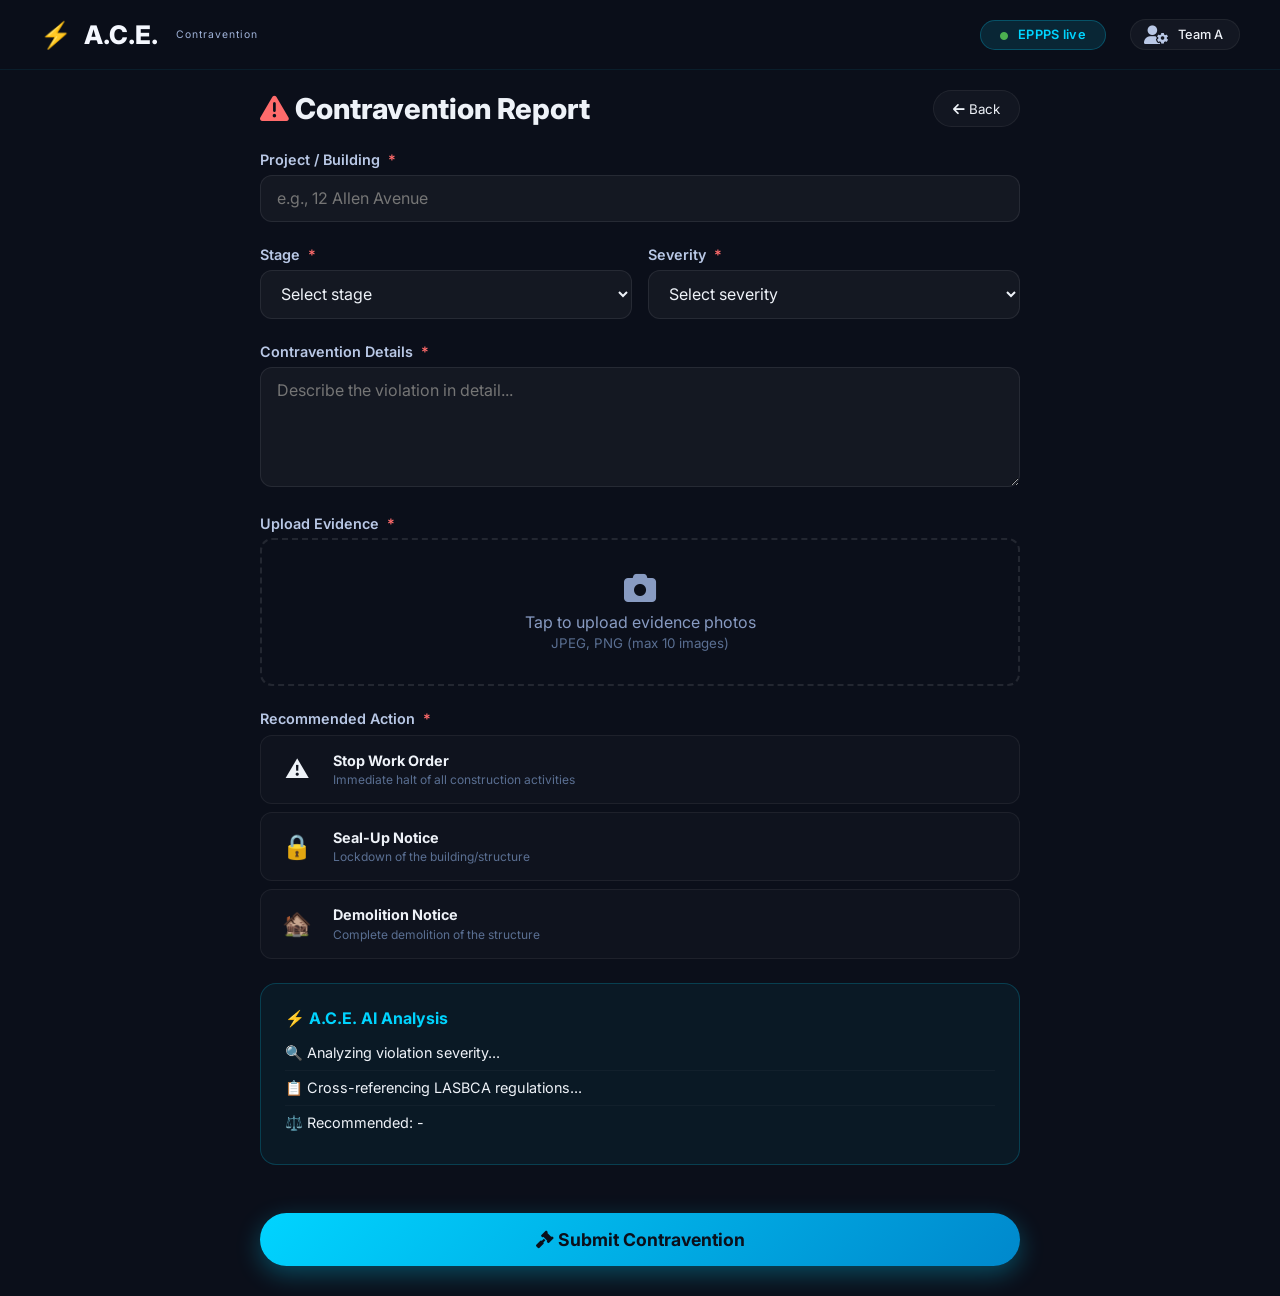
==== pages/contravention.html @ 4983f80b "Add contravention report HTML page" ====
<!DOCTYPE html>
<html lang="en">
<head>
    <meta charset="UTF-8" />
    <meta name="viewport" content="width=device-width, initial-scale=1.0, maximum-scale=1.0, user-scalable=no" />
    <title>Contravention - A.C.E.</title>
    <link rel="stylesheet" href="../styles.css" />
    <link href="https://fonts.googleapis.com/css2?family=Inter:wght@300;400;600;700;800;900&display=swap" rel="stylesheet" />
    <link rel="stylesheet" href="https://cdnjs.cloudflare.com/ajax/libs/font-awesome/6.0.0-beta3/css/all.min.css" />
    <style>
        .action-card {
            background: rgba(255, 255, 255, 0.02);
            border: 1px solid rgba(255, 255, 255, 0.06);
            border-radius: 12px;
            padding: 1rem;
            margin: 0.5rem 0;
            cursor: pointer;
            transition: 0.2s;
            display: flex;
            align-items: center;
            gap: 1rem;
        }
        .action-card:hover {
            background: rgba(0, 212, 255, 0.05);
            border-color: rgba(0, 212, 255, 0.2);
        }
        .action-card.selected {
            border-color: #00d4ff;
            background: rgba(0, 212, 255, 0.08);
        }
        .action-card .icon {
            font-size: 1.5rem;
            width: 40px;
            text-align: center;
        }
        .action-card .info h4 {
            font-size: 0.9rem;
            margin-bottom: 0.2rem;
        }
        .action-card .info p {
            font-size: 0.75rem;
            color: #5a6f92;
        }
        .severity-tag {
            display: inline-block;
            padding: 0.2rem 0.8rem;
            border-radius: 20px;
            font-size: 0.7rem;
            font-weight: 600;
        }
        .severity-critical {
            background: rgba(255, 70, 70, 0.15);
            color: #ff6b6b;
        }
        .severity-high {
            background: rgba(255, 193, 7, 0.15);
            color: #ffc107;
        }
        .severity-medium {
            background: rgba(255, 152, 0, 0.15);
            color: #ff9800;
        }
        .severity-low {
            background: rgba(76, 175, 80, 0.15);
            color: #4caf50;
        }
        .notice-preview {
            background: rgba(255, 255, 255, 0.02);
            border: 1px solid rgba(255, 255, 255, 0.06);
            border-radius: 12px;
            padding: 1.5rem;
            margin-top: 1rem;
        }
        .notice-preview .header {
            border-bottom: 2px solid rgba(255, 255, 255, 0.05);
            padding-bottom: 0.5rem;
            margin-bottom: 0.8rem;
            display: flex;
            justify-content: space-between;
            align-items: center;
        }
        .notice-preview .header h3 {
            font-size: 1rem;
            color: #ff6b6b;
        }
        .notice-preview .body {
            font-size: 0.85rem;
            line-height: 1.6;
            color: #b9c8e6;
        }
        .notice-preview .footer {
            border-top: 1px solid rgba(255, 255, 255, 0.05);
            padding-top: 0.8rem;
            margin-top: 0.8rem;
            font-size: 0.75rem;
            color: #5a6f92;
        }
    </style>
</head>
<body>
    <!-- Top Navigation -->
    <div class="top-bar" style="position:fixed;top:0;left:0;right:0;z-index:50;">
        <div class="logo">
            <span style="font-size:1.6rem;">⚡</span>
            A.C.E.
            <small>Contravention</small>
        </div>
        <div class="top-actions">
            <span class="badge"><i class="fas fa-circle" style="color:#4caf50;font-size:0.5rem;"></i> EPPPS live</span>
            <div class="user">
                <i class="fas fa-user-cog"></i>
                <span style="font-size:0.8rem;font-weight:500;">Team A</span>
            </div>
        </div>
    </div>

    <!-- Main Content -->
    <div style="padding:90px 20px 30px;max-width:800px;margin:0 auto;">
        <div style="display:flex;justify-content:space-between;align-items:center;margin-bottom:1.5rem;flex-wrap:wrap;gap:1rem;">
            <h1 style="font-size:1.8rem;font-weight:800;"><i class="fas fa-exclamation-triangle" style="color:#ff6b6b;"></i> Contravention Report</h1>
            <button onclick="window.location.href='dashboard.html'" style="background:rgba(255,255,255,0.03);border:1px solid rgba(255,255,255,0.06);padding:0.6rem 1.2rem;border-radius:40px;color:#eef2f8;cursor:pointer;font-family:'Inter',sans-serif;">
                <i class="fas fa-arrow-left"></i> Back
            </button>
        </div>

        <form id="contraventionForm">
            <div class="form-group">
                <label>Project / Building <span class="required">*</span></label>
                <input type="text" id="contraProject" placeholder="e.g., 12 Allen Avenue" required />
            </div>
            <div class="form-row">
                <div class="form-group">
                    <label>Stage <span class="required">*</span></label>
                    <select id="contraStage" required>
                        <option value="">Select stage</option>
                        <option>Ground Floor</option>
                        <option>1st Floor</option>
                        <option>2nd Floor</option>
                        <option>3rd Floor</option>
                        <option>Roof</option>
                    </select>
                </div>
                <div class="form-group">
                    <label>Severity <span class="required">*</span></label>
                    <select id="contraSeverity" required onchange="updateSeverity()">
                        <option value="">Select severity</option>
                        <option value="critical">Critical</option>
                        <option value="high">High</option>
                        <option value="medium">Medium</option>
                        <option value="low">Low</option>
                    </select>
                </div>
            </div>
            <div class="form-group">
                <label>Contravention Details <span class="required">*</span></label>
                <textarea id="contraDetails" placeholder="Describe the violation in detail..." required></textarea>
            </div>
            <div class="form-group">
                <label>Upload Evidence <span class="required">*</span></label>
                <div class="file-upload" onclick="document.getElementById('contraPhotoInput').click()">
                    <i class="fas fa-camera"></i>
                    Tap to upload evidence photos<br />
                    <small style="color:#5a6f92;">JPEG, PNG (max 10 images)</small>
                    <input type="file" id="contraPhotoInput" multiple accept="image/*" style="display:none;" onchange="handleContraPhotos(event)" />
                </div>
                <div class="photo-preview" id="contraPhotoPreview"></div>
            </div>

            <div class="form-group">
                <label>Recommended Action <span class="required">*</span></label>
                <div id="actionOptions">
                    <div class="action-card" data-action="stop-work" onclick="selectAction(this)">
                        <div class="icon">⚠️</div>
                        <div class="info">
                            <h4>Stop Work Order</h4>
                            <p>Immediate halt of all construction activities</p>
                        </div>
                    </div>
                    <div class="action-card" data-action="seal-up" onclick="selectAction(this)">
                        <div class="icon">🔒</div>
                        <div class="info">
                            <h4>Seal-Up Notice</h4>
                            <p>Lockdown of the building/structure</p>
                        </div>
                    </div>
                    <div class="action-card" data-action="demolition" onclick="selectAction(this)">
                        <div class="icon">🏚️</div>
                        <div class="info">
                            <h4>Demolition Notice</h4>
                            <p>Complete demolition of the structure</p>
                        </div>
                    </div>
                </div>
            </div>

            <div class="ai-response" style="margin-top:1.5rem;">
                <h4>⚡ A.C.E. AI Analysis</h4>
                <div class="observation" id="aiContra1">🔍 Analyzing violation severity...</div>
                <div class="observation" id="aiContra2">📋 Cross-referencing LASBCA regulations...</div>
                <div class="observation" id="aiContra3">⚖️ Recommended: <span id="aiRecommendation">-</span></div>
            </div>

            <!-- Notice Preview -->
            <div class="notice-preview" id="noticePreview" style="display:none;">
                <div class="header">
                    <h3 id="noticeTitle">NOTICE</h3>
                    <span id="noticeDate" style="font-size:0.8rem;color:#5a6f92;"></span>
                </div>
                <div class="body" id="noticeBody">
                    <p><strong>To:</strong> <span id="noticeTo">-</span></p>
                    <p><strong>Subject:</strong> <span id="noticeSubject">-</span></p>
                    <p style="margin-top:0.8rem;" id="noticeDetails">-</p>
                    <p style="margin-top:0.8rem;" id="noticeAction">-</p>
                </div>
                <div class="footer">
                    <p>LASBCA · Oba Akinjobi Way, Ikeja · <span id="noticeFooterDate"></span></p>
                    <p style="font-size:0.65rem;color:#5a6f92;">This notice is generated by A.C.E. Automated Compliance Engine</p>
                </div>
            </div>

            <button type="submit" class="submit-btn" style="margin-top:1.5rem;">
                <i class="fas fa-gavel"></i> Submit Contravention
            </button>
        </form>
    </div>

    <!-- Toast -->
    <div id="toast" class="toast"></div>

    <script>
        let contraPhotos = [];
        let selectedAction = null;

        // Handle photos
        function handleContraPhotos(event) {
            const files = event.target.files;
            for (let file of files) {
                if (contraPhotos.length >= 10) break;
                const reader = new FileReader();
                reader.onload = function(e) {
                    contraPhotos.push(e.target.result);
                    renderContraPhotos();
                };
                reader.readAsDataURL(file);
            }
            event.target.value = '';
        }

        function renderContraPhotos() {
            const container = document.getElementById('contraPhotoPreview');
            container.innerHTML = contraPhotos.map((src, index) => `
                <div style="position:relative;display:inline-block;">
                    <img src="${src}" alt="Upload ${index+1}" style="width:80px;height:80px;object-fit:cover;border-radius:8px;border:1px solid rgba(255,255,255,0.1);" />
                    <button onclick="removeContraPhoto(${index})" style="position:absolute;top:-8px;right:-8px;background:rgba(255,70,70,0.9);border:none;color:white;border-radius:50%;width:22px;height:22px;cursor:pointer;font-size:12px;display:flex;align-items:center;justify-content:center;">
                        ✕
                    </button>
                </div>
            `).join('');
        }

        function removeContraPhoto(index) {
            contraPhotos.splice(index, 1);
            renderContraPhotos();
        }

        // Select action
        function selectAction(el) {
            document.querySelectorAll('.action-card').forEach(c => c.classList.remove('selected'));
            el.classList.add('selected');
            selectedAction = el.dataset.action;
            updateNotice();
        }

        // Update severity
        function updateSeverity() {
            const severity = document.getElementById('contraSeverity').value;
            const el = document.getElementById('contraSeverity');
            el.className = '';
            if (severity) {
                el.classList.add('severity-' + severity);
            }
            updateNotice();
        }

        // Update AI recommendations
        function updateAI() {
            const details = document.getElementById('contraDetails').value;
            const severity = document.getElementById('contraSeverity').value;

            document.getElementById('aiContra1').textContent = severity ?
                `🔍 Severity: ${severity.toUpperCase()} - ${severity === 'critical' ? 'Immediate action required' : severity === 'high' ? 'Urgent action required' : 'Monitor and address'}` :
                '🔍 Analyzing violation severity...';

            document.getElementById('aiContra2').textContent = details ?
                `📋 Violation identified: ${details.substring(0, 50)}${details.length > 50 ? '...' : ''}` :
                '📋 Awaiting violation details...';

            // Recommend action based on severity
            let recommendation = '-';
            if (severity === 'critical') recommendation = '🚨 Demolition Notice';
            else if (severity === 'high') recommendation = '⚠️ Stop Work Order';
            else if (severity === 'medium') recommendation = '🔒 Seal-Up Notice';
            else if (severity === 'low') recommendation = 'ℹ️ Warning Notice';
            document.getElementById('aiRecommendation').textContent = recommendation;

            // Auto-select action based on severity
            if (severity === 'critical') {
                document.querySelectorAll('.action-card').forEach(c => c.classList.remove('selected'));
                document.querySelector('[data-action="demolition"]').classList.add('selected');
                selectedAction = 'demolition';
            } else if (severity === 'high') {
                document.querySelectorAll('.action-card').forEach(c => c.classList.remove('selected'));
                document.querySelector('[data-action="stop-work"]').classList.add('selected');
                selectedAction = 'stop-work';
            } else if (severity === 'medium') {
                document.querySelectorAll('.action-card').forEach(c => c.classList.remove('selected'));
                document.querySelector('[data-action="seal-up"]').classList.add('selected');
                selectedAction = 'seal-up';
            }
            updateNotice();
        }

        // Update notice preview
        function updateNotice() {
            const project = document.getElementById('contraProject').value || '[Project Name]';
            const stage = document.getElementById('contraStage').value || '[Stage]';
            const details = document.getElementById('contraDetails').value || '[Details pending]';
            const severity = document.getElementById('contraSeverity').value || 'Unassigned';
            const now = new Date();
            const dateStr = now.toLocaleDateString('en-NG', { year: 'numeric', month: 'long', day: 'numeric' });

            const actionMap = {
                'stop-work': { title: 'STOP WORK ORDER', subject: 'Immediate Cessation of Construction Activities', action: 'All construction activities on the above-referenced project are hereby ordered to STOP IMMEDIATELY until further notice.' },
                'seal-up': { title: 'SEAL-UP NOTICE', subject: 'Lockdown of Structure', action: 'The above-referenced building/structure is hereby ordered to be SEALED UP immediately. Access is prohibited until further notice.' },
                'demolition': { title: 'DEMOLITION NOTICE', subject: 'Order for Complete Demolition', action: 'The above-referenced structure has been deemed structurally unsafe. You are hereby ordered to DEMOLISH the building within 7 days of this notice.' }
            };

            const actionData = actionMap[selectedAction] || { title: 'NOTICE', subject: 'Compliance Notice', action: 'Please comply with LASBCA regulations.' };

            document.getElementById('noticeTitle').textContent = actionData.title;
            document.getElementById('noticeDate').textContent = dateStr;
            document.getElementById('noticeTo').textContent = `Owner/Developer of ${project}`;
            document.getElementById('noticeSubject').textContent = `${actionData.subject} - ${stage}`;
            document.getElementById('noticeDetails').textContent = `Violation: ${details}`;
            document.getElementById('noticeAction').textContent = `Action Required: ${actionData.action}`;
            document.getElementById('noticeFooterDate').textContent = dateStr;

            document.getElementById('noticePreview').style.display = 'block';
        }

        // Form submission
        document.getElementById('contraventionForm').addEventListener('submit', function(e) {
            e.preventDefault();

            // Validate
            if (!document.getElementById('contraProject').value.trim() ||
                !document.getElementById('contraStage').value ||
                !document.getElementById('contraSeverity').value ||
                !document.getElementById('contraDetails').value.trim()) {
                showToast('⚠️ Please fill in all required fields');
                return;
            }

            if (contraPhotos.length === 0) {
                showToast('⚠️ Please upload evidence photos');
                return;
            }

            if (!selectedAction) {
                showToast('⚠️ Please select a recommended action');
                return;
            }

            showToast('⏳ Submitting contravention report...');

            setTimeout(() => {
                showToast('✅ Contravention submitted! Notices generated and saved.');
                // Reset form
                this.reset();
                document.getElementById('contraPhotoPreview').innerHTML = '';
                contraPhotos = [];
                document.querySelectorAll('.action-card').forEach(c => c.classList.remove('selected'));
                selectedAction = null;
                document.getElementById('noticePreview').style.display = 'none';
                document.getElementById('aiContra1').textContent = '🔍 Analyzing violation severity...';
                document.getElementById('aiContra2').textContent = '📋 Cross-referencing LASBCA regulations...';
                document.getElementById('aiRecommendation').textContent = '-';
                window.scrollTo({ top: 0, behavior: 'smooth' });
            }, 2000);
        });

        // Auto-update AI on input
        document.getElementById('contraDetails').addEventListener('input', updateAI);
        document.getElementById('contraProject').addEventListener('input', updateNotice);
        document.getElementById('contraStage').addEventListener('change', updateNotice);

        // Toast function
        function showToast(message) {
            const toast = document.getElementById('toast');
            toast.textContent = message;
            toast.classList.add('show');
            clearTimeout(toast._timeout);
            toast._timeout = setTimeout(() => {
                toast.classList.remove('show');
            }, 3000);
        }

        window.showToast = showToast;
    </script>
</body>
                              </html>
---- styles.css ----
/* ========== RESET & BASE ========== */
* {
    margin: 0;
    padding: 0;
    box-sizing: border-box;
}

body {
    font-family: 'Inter', sans-serif;
    background: #0b0f1a;
    color: #eef2f8;
    overflow: hidden;
    height: 100vh;
    width: 100vw;
}

#canvas-container {
    position: fixed;
    top: 0;
    left: 0;
    width: 100%;
    height: 100%;
    z-index: 1;
}

/* ========== SPLASH OVERLAY ========== */
#splash-overlay {
    position: fixed;
    inset: 0;
    z-index: 1000;
    background: rgba(6, 12, 26, 0.85);
    backdrop-filter: blur(12px);
    display: flex;
    align-items: center;
    justify-content: center;
    transition: opacity 0.8s ease, visibility 0.8s ease;
    opacity: 1;
    visibility: visible;
    pointer-events: all;
}

#splash-overlay.hidden {
    opacity: 0;
    visibility: hidden;
    pointer-events: none;
}

.splash-card {
    background: linear-gradient(145deg, #141d2b, #1b2838);
    border: 1px solid rgba(0, 212, 255, 0.25);
    border-radius: 48px;
    padding: 3rem 4rem;
    max-width: 620px;
    width: 90%;
    text-align: center;
    box-shadow: 0 40px 80px rgba(0, 0, 0, 0.8), 0 0 0 1px rgba(0, 212, 255, 0.1);
    animation: splashPulse 2.5s ease-in-out infinite;
    position: relative;
    overflow: hidden;
}

.splash-card::before {
    content: '';
    position: absolute;
    inset: -2px;
    background: conic-gradient(from 0deg, #00d4ff, #0088cc, #00d4ff, #0088cc, #00d4ff);
    border-radius: 48px;
    z-index: -1;
    animation: rotateBorder 8s linear infinite;
    opacity: 0.3;
}

@keyframes rotateBorder {
    100% {
        transform: rotate(360deg);
    }
}

@keyframes splashPulse {
    0%,
    100% {
        transform: scale(1);
    }
    50% {
        transform: scale(1.01);
    }
}

.splash-icon {
    font-size: 4.2rem;
    color: #00d4ff;
    margin-bottom: 0.5rem;
    filter: drop-shadow(0 0 30px rgba(0, 212, 255, 0.3));
}

.splash-card h1 {
    font-size: 3.2rem;
    font-weight: 900;
    letter-spacing: 4px;
    background: linear-gradient(to right, #00d4ff, #66e0ff, #00d4ff);
    -webkit-background-clip: text;
    -webkit-text-fill-color: transparent;
    background-clip: text;
    margin-bottom: 0.1rem;
}

.splash-card .sub {
    font-weight: 600;
    font-size: 0.9rem;
    letter-spacing: 3px;
    color: #b9c8e6;
    margin-bottom: 0.5rem;
    text-transform: uppercase;
}

.splash-stats {
    display: flex;
    justify-content: center;
    gap: 2.5rem;
    margin: 1.5rem 0;
    flex-wrap: wrap;
}

.splash-stats div {
    text-align: center;
}

.splash-stats .num {
    font-size: 2rem;
    font-weight: 800;
    color: #00d4ff;
    display: block;
}

.splash-stats .label {
    font-size: 0.7rem;
    text-transform: uppercase;
    letter-spacing: 1px;
    color: #8e9fc4;
}

.splash-info {
    font-size: 0.8rem;
    color: #9eb0d4;
    margin-bottom: 1.2rem;
    line-height: 1.8;
}

.splash-btn {
    background: linear-gradient(135deg, #00d4ff, #0088cc);
    border: none;
    padding: 1rem 2.8rem;
    border-radius: 60px;
    font-weight: 700;
    font-size: 1.2rem;
    color: #0b0f1a;
    cursor: pointer;
    transition: 0.25s ease;
    box-shadow: 0 8px 24px rgba(0, 212, 255, 0.3);
    margin-top: 0.5rem;
    letter-spacing: 0.5px;
}

.splash-btn:hover {
    transform: scale(1.04);
    box-shadow: 0 12px 32px rgba(0, 212, 255, 0.5);
}

.splash-btn i {
    margin-right: 10px;
}

.splash-footer {
    margin-top: 0.8rem;
    font-size: 0.6rem;
    color: #5a6f92;
    letter-spacing: 0.5px;
}

/* ========== MAIN UI OVERLAY ========== */
#main-ui {
    position: relative;
    z-index: 10;
    width: 100%;
    height: 100vh;
    pointer-events: none;
}

.top-bar {
    display: flex;
    justify-content: space-between;
    align-items: center;
    padding: 1.2rem 2.5rem;
    background: rgba(11, 15, 26, 0.55);
    backdrop-filter: blur(8px);
    border-bottom: 1px solid rgba(0, 212, 255, 0.08);
    pointer-events: auto;
}

.logo {
    display: flex;
    align-items: center;
    gap: 12px;
    font-weight: 800;
    font-size: 1.6rem;
    color: #f5f8ff;
}

.logo span {
    color: #00d4ff;
}

.logo small {
    font-weight: 400;
    font-size: 0.65rem;
    color: #a0b3d9;
    letter-spacing: 1px;
    margin-left: 6px;
}

.top-actions {
    display: flex;
    gap: 1.5rem;
    align-items: center;
}

.top-actions .badge {
    background: rgba(0, 212, 255, 0.12);
    border: 1px solid rgba(0, 212, 255, 0.25);
    padding: 0.4rem 1.2rem;
    border-radius: 40px;
    font-size: 0.8rem;
    font-weight: 600;
    color: #00d4ff;
    letter-spacing: 0.3px;
}

.top-actions .badge i {
    margin-right: 6px;
}

.top-actions .user {
    display: flex;
    align-items: center;
    gap: 10px;
    background: rgba(255, 255, 255, 0.04);
    padding: 0.3rem 1rem 0.3rem 0.8rem;
    border-radius: 40px;
    border: 1px solid rgba(255, 255, 255, 0.06);
}

.top-actions .user i {
    font-size: 1.2rem;
    color: #b9c8e6;
}

/* ========== LIVE STATS ========== */
.live-stats {
    position: fixed;
    bottom: 2rem;
    right: 2rem;
    background: rgba(12, 20, 34, 0.75);
    backdrop-filter: blur(12px);
    border: 1px solid rgba(0, 212, 255, 0.15);
    border-radius: 24px;
    padding: 1.2rem 1.8rem;
    pointer-events: auto;
    min-width: 190px;
    box-shadow: 0 16px 48px rgba(0, 0, 0, 0.6);
}

.live-stats .stat-item {
    display: flex;
    justify-content: space-between;
    padding: 0.3rem 0;
    border-bottom: 1px solid rgba(255, 255, 255, 0.03);
    font-size: 0.8rem;
}

.live-stats .stat-item:last-child {
    border-bottom: none;
}

.live-stats .stat-item .val {
    font-weight: 700;
    color: #00d4ff;
}

.live-stats .stat-title {
    font-size: 0.6rem;
    text-transform: uppercase;
    letter-spacing: 1px;
    color: #889bc2;
}

/* ========== CTA PANEL ========== */
.cta-panel {
    position: fixed;
    bottom: 2rem;
    left: 2rem;
    pointer-events: auto;
    display: flex;
    flex-direction: column;
    gap: 0.8rem;
}

.cta-panel button {
    background: rgba(20, 30, 48, 0.7);
    backdrop-filter: blur(8px);
    border: 1px solid rgba(255, 255, 255, 0.08);
    padding: 0.7rem 1.8rem;
    border-radius: 40px;
    color: #eef2f8;
    font-weight: 600;
    font-size: 0.9rem;
    cursor: pointer;
    transition: 0.2s ease;
    display: flex;
    align-items: center;
    gap: 10px;
    box-shadow: 0 4px 16px rgba(0, 0, 0, 0.3);
    font-family: 'Inter', sans-serif;
}

.cta-panel button:hover {
    background: rgba(0, 212, 255, 0.12);
    border-color: #00d4ff;
    transform: translateX(4px);
}

.cta-panel button i {
    color: #00d4ff;
}

/* ========== MOBILE RESPONSIVE ========== */
@media (max-width: 700px) {
    .splash-card {
        padding: 2rem 1.5rem;
    }
    .splash-card h1 {
        font-size: 2.4rem;
    }
    .splash-stats {
        gap: 1rem;
    }
    .top-bar {
        padding: 0.8rem 1.2rem;
        flex-wrap: wrap;
        gap: 0.5rem;
    }
    .logo {
        font-size: 1.2rem;
    }
    .logo small {
        font-size: 0.5rem;
    }
    .top-actions .badge {
        display: none;
    }
    .live-stats {
        bottom: 1rem;
        right: 1rem;
        padding: 0.8rem 1.2rem;
        min-width: 140px;
    }
    .cta-panel {
        left: 1rem;
        bottom: 5.5rem;
    }
    .cta-panel button {
        padding: 0.5rem 1.2rem;
        font-size: 0.75rem;
    }
}

/* ========== PAGE CONTAINER ========== */
.page-container {
    position: fixed;
    top: 0;
    left: 0;
    width: 100%;
    height: 100%;
    z-index: 100;
    background: rgba(11, 15, 26, 0.95);
    backdrop-filter: blur(16px);
    overflow-y: auto;
    padding: 80px 20px 100px;
    display: none;
    animation: fadeIn 0.3s ease;
}

.page-container.active {
    display: block;
}

@keyframes fadeIn {
    from {
        opacity: 0;
        transform: translateY(20px);
    }
    to {
        opacity: 1;
        transform: translateY(0);
    }
}

.page-container .page-header {
    display: flex;
    justify-content: space-between;
    align-items: center;
    margin-bottom: 2rem;
    max-width: 800px;
    margin-left: auto;
    margin-right: auto;
}

.page-container .page-header h2 {
    font-size: 1.8rem;
    font-weight: 800;
}

.page-container .page-header h2 i {
    color: #00d4ff;
    margin-right: 10px;
}

.page-container .page-header .close-btn {
    background: rgba(255, 255, 255, 0.05);
    border: 1px solid rgba(255, 255, 255, 0.1);
    color: #eef2f8;
    padding: 0.6rem 1.2rem;
    border-radius: 40px;
    cursor: pointer;
    font-size: 0.9rem;
    font-family: 'Inter', sans-serif;
    transition: 0.2s;
}

.page-container .page-header .close-btn:hover {
    background: rgba(255, 70, 70, 0.15);
    border-color: #ff6b6b;
}

.page-content {
    max-width: 800px;
    margin: 0 auto;
}

/* ========== FORM STYLES ========== */
.form-group {
    margin-bottom: 1.5rem;
}

.form-group label {
    display: block;
    font-weight: 600;
    font-size: 0.9rem;
    margin-bottom: 0.4rem;
    color: #b9c8e6;
}

.form-group label .required {
    color: #ff6b6b;
    margin-left: 4px;
}

.form-group input,
.form-group select,
.form-group textarea {
    width: 100%;
    padding: 0.8rem 1rem;
    background: rgba(255, 255, 255, 0.04);
    border: 1px solid rgba(255, 255, 255, 0.08);
    border-radius: 12px;
    color: #eef2f8;
    font-size: 1rem;
    font-family: 'Inter', sans-serif;
    transition: 0.2s;
}

.form-group input:focus,
.form-group select:focus,
.form-group textarea:focus {
    outline: none;
    border-color: #00d4ff;
    background: rgba(0, 212, 255, 0.05);
}

.form-group textarea {
    min-height: 120px;
    resize: vertical;
}

.form-group .file-upload {
    border: 2px dashed rgba(255, 255, 255, 0.1);
    border-radius: 12px;
    padding: 2rem;
    text-align: center;
    cursor: pointer;
    transition: 0.2s;
    color: #889bc2;
}

.form-group .file-upload:hover {
    border-color: #00d4ff;
    background: rgba(0, 212, 255, 0.03);
}

.form-group .file-upload i {
    font-size: 2rem;
    display: block;
    margin-bottom: 0.5rem;
}

.form-row {
    display: grid;
    grid-template-columns: 1fr 1fr;
    gap: 1rem;
}

@media (max-width: 600px) {
    .form-row {
        grid-template-columns: 1fr;
    }
}

.submit-btn {
    background: linear-gradient(135deg, #00d4ff, #0088cc);
    border: none;
    padding: 1rem 2.8rem;
    border-radius: 60px;
    font-weight: 700;
    font-size: 1.1rem;
    color: #0b0f1a;
    cursor: pointer;
    transition: 0.25s ease;
    box-shadow: 0 8px 24px rgba(0, 212, 255, 0.3);
    font-family: 'Inter', sans-serif;
    width: 100%;
}

.submit-btn:hover {
    transform: scale(1.02);
    box-shadow: 0 12px 32px rgba(0, 212, 255, 0.5);
}

.submit-btn:disabled {
    opacity: 0.5;
    cursor: not-allowed;
    transform: none;
}

/* ========== AI RESPONSE CARD ========== */
.ai-response {
    background: rgba(0, 212, 255, 0.05);
    border: 1px solid rgba(0, 212, 255, 0.2);
    border-radius: 16px;
    padding: 1.5rem;
    margin: 1.5rem 0;
}

.ai-response h4 {
    color: #00d4ff;
    margin-bottom: 0.5rem;
}

.ai-response .observation {
    padding: 0.5rem 0;
    border-bottom: 1px solid rgba(255, 255, 255, 0.03);
    font-size: 0.9rem;
}

.ai-response .observation:last-child {
    border-bottom: none;
}

/* ========== TOAST NOTIFICATION ========== */
.toast {
    position: fixed;
    bottom: 100px;
    left: 50%;
    transform: translateX(-50%);
    background: rgba(11, 15, 26, 0.9);
    backdrop-filter: blur(12px);
    border: 1px solid rgba(0, 212, 255, 0.2);
    padding: 0.8rem 2rem;
    border-radius: 40px;
    color: #eef2f8;
    font-weight: 600;
    z-index: 2000;
    display: none;
    font-size: 0.9rem;
    box-shadow: 0 8px 32px rgba(0, 0, 0, 0.5);
}

.toast.show {
    display: block;
    animation: slideUp 0.3s ease;
}

@keyframes slideUp {
    from {
        opacity: 0;
        transform: translateX(-50%) translateY(20px);
    }
    to {
        opacity: 1;
        transform: translateX(-50%) translateY(0);
    }
}

/* ========== TOGGLE SWITCH ========== */
.toggle-group {
    display: flex;
    gap: 0.5rem;
    flex-wrap: wrap;
}

.toggle-group button {
    padding: 0.5rem 1.2rem;
    border-radius: 40px;
    border: 1px solid rgba(255, 255, 255, 0.1);
    background: transparent;
    color: #889bc2;
    cursor: pointer;
    font-size: 0.8rem;
    font-family: 'Inter', sans-serif;
    transition: 0.2s;
}

.toggle-group button.active {
    background: rgba(0, 212, 255, 0.15);
    border-color: #00d4ff;
    color: #00d4ff;
}

.toggle-group button:hover {
    border-color: #00d4ff;
    }
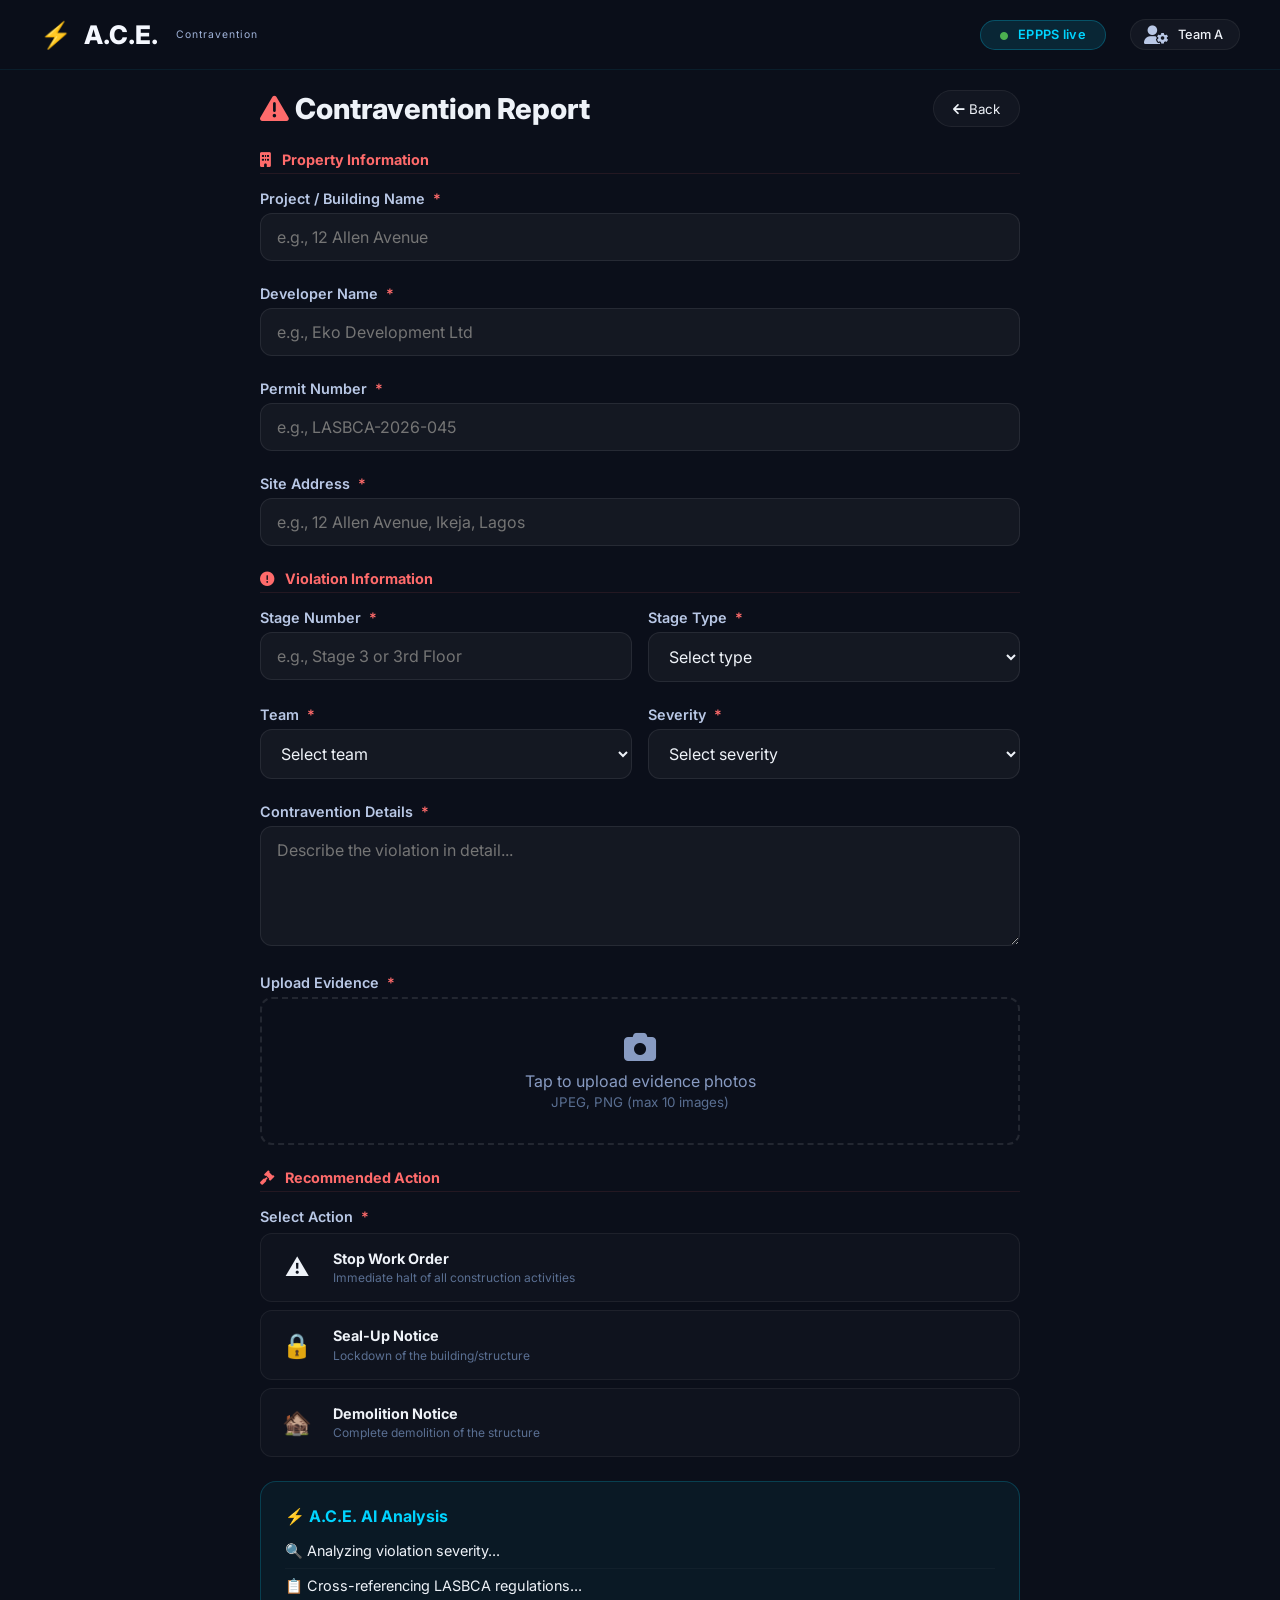
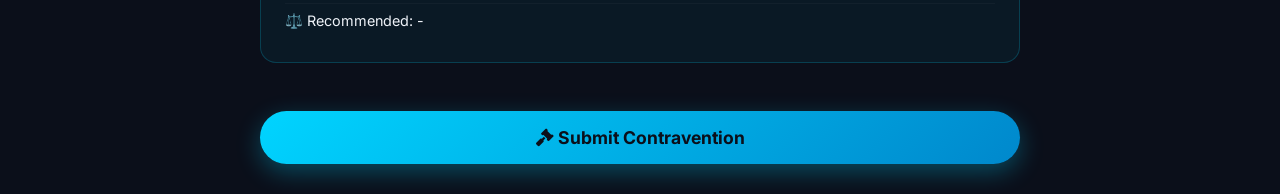
==== commit 14f074f3: "Revise contravention form structure and labels Updated form fields and labels for clarity and consis" ====
--- a/pages/contravention.html
+++ b/pages/contravention.html
@@ -95,6 +95,17 @@
             font-size: 0.75rem;
             color: #5a6f92;
         }
+        .form-section-title {
+            font-size: 0.9rem;
+            font-weight: 700;
+            color: #ff6b6b;
+            margin: 1.5rem 0 1rem;
+            padding-bottom: 0.3rem;
+            border-bottom: 1px solid rgba(255, 107, 107, 0.1);
+        }
+        .form-section-title i {
+            margin-right: 8px;
+        }
     </style>
 </head>
 <body>
@@ -124,20 +135,65 @@
         </div>
 
         <form id="contraventionForm">
-            <div class="form-group">
-                <label>Project / Building <span class="required">*</span></label>
+            <!-- Property Information -->
+            <div class="form-section-title"><i class="fas fa-building"></i> Property Information</div>
+            
+            <div class="form-group">
+                <label>Project / Building Name <span class="required">*</span></label>
                 <input type="text" id="contraProject" placeholder="e.g., 12 Allen Avenue" required />
             </div>
+            
+            <div class="form-group">
+                <label>Developer Name <span class="required">*</span></label>
+                <input type="text" id="contraDeveloper" placeholder="e.g., Eko Development Ltd" required />
+            </div>
+            
+            <div class="form-group">
+                <label>Permit Number <span class="required">*</span></label>
+                <input type="text" id="contraPermit" placeholder="e.g., LASBCA-2026-045" required />
+            </div>
+            
+            <div class="form-group">
+                <label>Site Address <span class="required">*</span></label>
+                <input type="text" id="contraAddress" placeholder="e.g., 12 Allen Avenue, Ikeja, Lagos" required />
+            </div>
+
+            <!-- Violation Information -->
+            <div class="form-section-title"><i class="fas fa-exclamation-circle"></i> Violation Information</div>
+            
             <div class="form-row">
                 <div class="form-group">
-                    <label>Stage <span class="required">*</span></label>
-                    <select id="contraStage" required>
-                        <option value="">Select stage</option>
+                    <label>Stage Number <span class="required">*</span></label>
+                    <input type="text" id="contraStageNumber" placeholder="e.g., Stage 3 or 3rd Floor" required />
+                </div>
+                <div class="form-group">
+                    <label>Stage Type <span class="required">*</span></label>
+                    <select id="contraStageType" required>
+                        <option value="">Select type</option>
                         <option>Ground Floor</option>
                         <option>1st Floor</option>
                         <option>2nd Floor</option>
                         <option>3rd Floor</option>
+                        <option>4th Floor</option>
+                        <option>5th Floor</option>
                         <option>Roof</option>
+                        <option>Foundation</option>
+                        <option>Structural Frame</option>
+                        <option>Finishing</option>
+                        <option>Other</option>
+                    </select>
+                </div>
+            </div>
+            
+            <div class="form-row">
+                <div class="form-group">
+                    <label>Team <span class="required">*</span></label>
+                    <select id="contraTeam" required>
+                        <option value="">Select team</option>
+                        <option>Team A</option>
+                        <option>Team B</option>
+                        <option>Team C</option>
+                        <option>Special Team</option>
                     </select>
                 </div>
                 <div class="form-group">
@@ -151,10 +207,12 @@
                     </select>
                 </div>
             </div>
+            
             <div class="form-group">
                 <label>Contravention Details <span class="required">*</span></label>
                 <textarea id="contraDetails" placeholder="Describe the violation in detail..." required></textarea>
             </div>
+            
             <div class="form-group">
                 <label>Upload Evidence <span class="required">*</span></label>
                 <div class="file-upload" onclick="document.getElementById('contraPhotoInput').click()">
@@ -166,8 +224,11 @@
                 <div class="photo-preview" id="contraPhotoPreview"></div>
             </div>
 
-            <div class="form-group">
-                <label>Recommended Action <span class="required">*</span></label>
+            <!-- Recommended Action -->
+            <div class="form-section-title"><i class="fas fa-gavel"></i> Recommended Action</div>
+            
+            <div class="form-group">
+                <label>Select Action <span class="required">*</span></label>
                 <div id="actionOptions">
                     <div class="action-card" data-action="stop-work" onclick="selectAction(this)">
                         <div class="icon">⚠️</div>
@@ -193,6 +254,7 @@
                 </div>
             </div>
 
+            <!-- AI Analysis -->
             <div class="ai-response" style="margin-top:1.5rem;">
                 <h4>⚡ A.C.E. AI Analysis</h4>
                 <div class="observation" id="aiContra1">🔍 Analyzing violation severity...</div>
@@ -208,6 +270,7 @@
                 </div>
                 <div class="body" id="noticeBody">
                     <p><strong>To:</strong> <span id="noticeTo">-</span></p>
+                    <p><strong>Permit No:</strong> <span id="noticePermit">-</span></p>
                     <p><strong>Subject:</strong> <span id="noticeSubject">-</span></p>
                     <p style="margin-top:0.8rem;" id="noticeDetails">-</p>
                     <p style="margin-top:0.8rem;" id="noticeAction">-</p>
@@ -280,6 +343,7 @@
                 el.classList.add('severity-' + severity);
             }
             updateNotice();
+            updateAI();
         }
 
         // Update AI recommendations
@@ -323,7 +387,11 @@
         // Update notice preview
         function updateNotice() {
             const project = document.getElementById('contraProject').value || '[Project Name]';
-            const stage = document.getElementById('contraStage').value || '[Stage]';
+            const developer = document.getElementById('contraDeveloper').value || '[Developer]';
+            const permit = document.getElementById('contraPermit').value || '[Permit #]';
+            const address = document.getElementById('contraAddress').value || '[Address]';
+            const stageNum = document.getElementById('contraStageNumber').value || '[Stage]';
+            const stageType = document.getElementById('contraStageType').value || '[Stage Type]';
             const details = document.getElementById('contraDetails').value || '[Details pending]';
             const severity = document.getElementById('contraSeverity').value || 'Unassigned';
             const now = new Date();
@@ -339,8 +407,9 @@
 
             document.getElementById('noticeTitle').textContent = actionData.title;
             document.getElementById('noticeDate').textContent = dateStr;
-            document.getElementById('noticeTo').textContent = `Owner/Developer of ${project}`;
-            document.getElementById('noticeSubject').textContent = `${actionData.subject} - ${stage}`;
+            document.getElementById('noticeTo').textContent = `${developer} (${project})`;
+            document.getElementById('noticePermit').textContent = permit;
+            document.getElementById('noticeSubject').textContent = `${actionData.subject} - ${stageNum} (${stageType})`;
             document.getElementById('noticeDetails').textContent = `Violation: ${details}`;
             document.getElementById('noticeAction').textContent = `Action Required: ${actionData.action}`;
             document.getElementById('noticeFooterDate').textContent = dateStr;
@@ -353,10 +422,19 @@
             e.preventDefault();
 
             // Validate
-            if (!document.getElementById('contraProject').value.trim() ||
-                !document.getElementById('contraStage').value ||
-                !document.getElementById('contraSeverity').value ||
-                !document.getElementById('contraDetails').value.trim()) {
+            const required = ['contraProject', 'contraDeveloper', 'contraPermit', 'contraAddress', 'contraStageNumber', 'contraStageType', 'contraTeam', 'contraSeverity', 'contraDetails'];
+            let valid = true;
+            required.forEach(id => {
+                const el = document.getElementById(id);
+                if (!el.value.trim()) {
+                    el.style.borderColor = '#ff6b6b';
+                    valid = false;
+                } else {
+                    el.style.borderColor = '';
+                }
+            });
+
+            if (!valid) {
                 showToast('⚠️ Please fill in all required fields');
                 return;
             }
@@ -374,7 +452,7 @@
             showToast('⏳ Submitting contravention report...');
 
             setTimeout(() => {
-                showToast('✅ Contravention submitted! Notices generated and saved.');
+                showToast('✅ Contravention submitted! Notices generated.');
                 // Reset form
                 this.reset();
                 document.getElementById('contraPhotoPreview').innerHTML = '';
@@ -392,7 +470,12 @@
         // Auto-update AI on input
         document.getElementById('contraDetails').addEventListener('input', updateAI);
         document.getElementById('contraProject').addEventListener('input', updateNotice);
-        document.getElementById('contraStage').addEventListener('change', updateNotice);
+        document.getElementById('contraDeveloper').addEventListener('input', updateNotice);
+        document.getElementById('contraPermit').addEventListener('input', updateNotice);
+        document.getElementById('contraAddress').addEventListener('input', updateNotice);
+        document.getElementById('contraStageNumber').addEventListener('input', updateNotice);
+        document.getElementById('contraStageType').addEventListener('change', updateNotice);
+        document.getElementById('contraTeam').addEventListener('change', updateNotice);
 
         // Toast function
         function showToast(message) {
@@ -408,4 +491,4 @@
         window.showToast = showToast;
     </script>
 </body>
-                              </html>
+    </html>
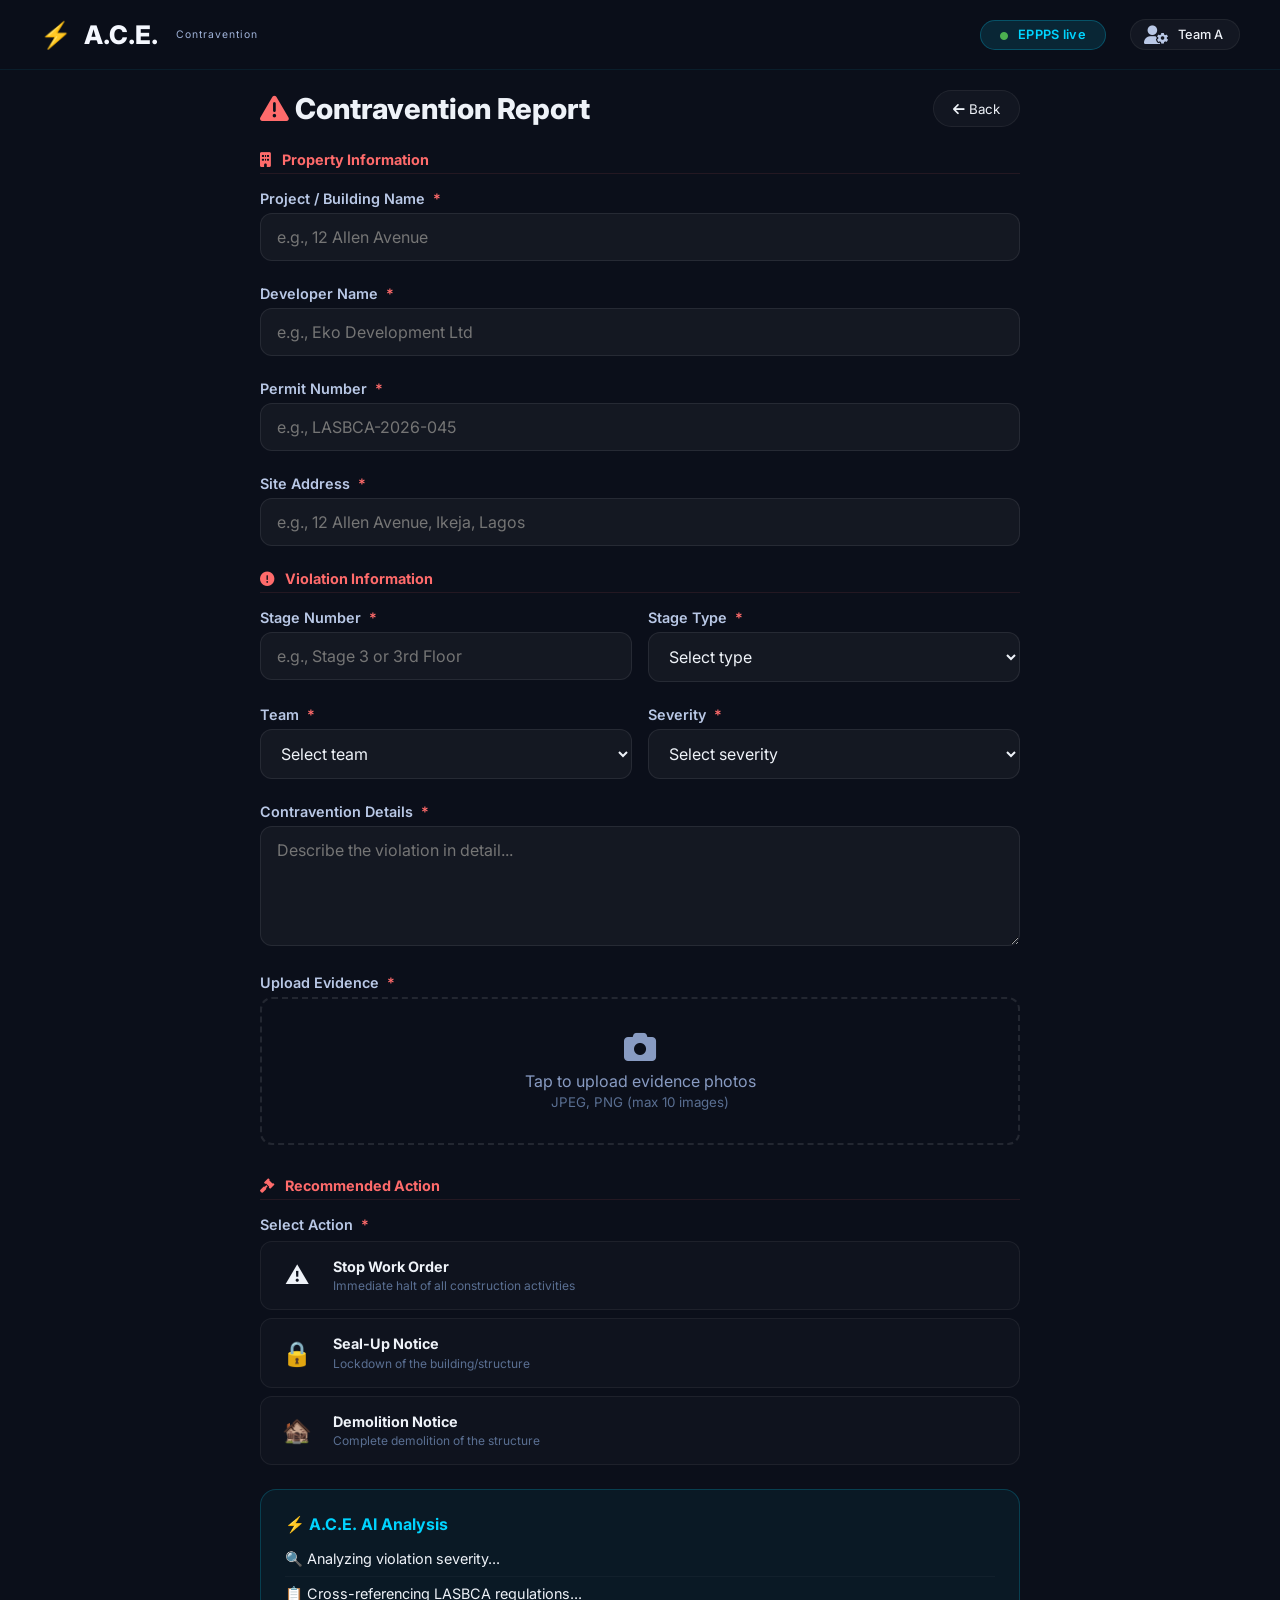
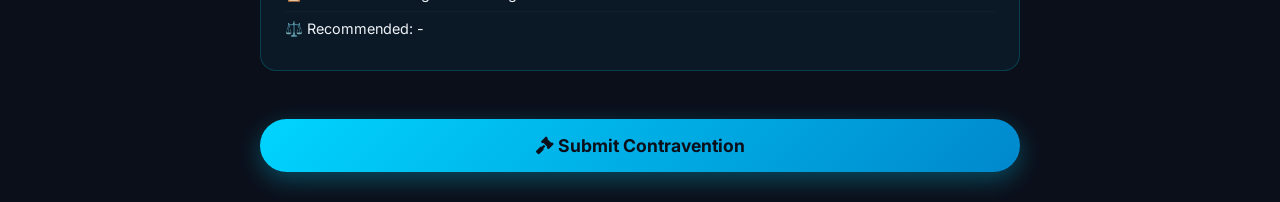
==== commit 3d0f84d5: "Enhance contravention form with photo preview and PDF generation Add photo preview section and updat" ====
--- a/pages/contravention.html
+++ b/pages/contravention.html
@@ -105,6 +105,19 @@
         }
         .form-section-title i {
             margin-right: 8px;
+        }
+        .photo-preview {
+            display: flex;
+            flex-wrap: wrap;
+            gap: 0.5rem;
+            margin-top: 0.5rem;
+        }
+        .photo-preview img {
+            width: 80px;
+            height: 80px;
+            object-fit: cover;
+            border-radius: 8px;
+            border: 1px solid rgba(255, 255, 255, 0.1);
         }
     </style>
 </head>
@@ -290,6 +303,9 @@
     <!-- Toast -->
     <div id="toast" class="toast"></div>
 
+    <!-- ===== PDF GENERATOR ===== -->
+    <script src="../pdf-generator.js"></script>
+
     <script>
         let contraPhotos = [];
         let selectedAction = null;
@@ -359,7 +375,6 @@
                 `📋 Violation identified: ${details.substring(0, 50)}${details.length > 50 ? '...' : ''}` :
                 '📋 Awaiting violation details...';
 
-            // Recommend action based on severity
             let recommendation = '-';
             if (severity === 'critical') recommendation = '🚨 Demolition Notice';
             else if (severity === 'high') recommendation = '⚠️ Stop Work Order';
@@ -367,7 +382,6 @@
             else if (severity === 'low') recommendation = 'ℹ️ Warning Notice';
             document.getElementById('aiRecommendation').textContent = recommendation;
 
-            // Auto-select action based on severity
             if (severity === 'critical') {
                 document.querySelectorAll('.action-card').forEach(c => c.classList.remove('selected'));
                 document.querySelector('[data-action="demolition"]').classList.add('selected');
@@ -417,11 +431,10 @@
             document.getElementById('noticePreview').style.display = 'block';
         }
 
-        // Form submission
+        // ===== SUBMIT HANDLER WITH PDF =====
         document.getElementById('contraventionForm').addEventListener('submit', function(e) {
             e.preventDefault();
 
-            // Validate
             const required = ['contraProject', 'contraDeveloper', 'contraPermit', 'contraAddress', 'contraStageNumber', 'contraStageType', 'contraTeam', 'contraSeverity', 'contraDetails'];
             let valid = true;
             required.forEach(id => {
@@ -449,11 +462,25 @@
                 return;
             }
 
-            showToast('⏳ Submitting contravention report...');
-
-            setTimeout(() => {
-                showToast('✅ Contravention submitted! Notices generated.');
-                // Reset form
+            const data = {
+                id: 'CV-' + Date.now().toString().slice(-6),
+                project: document.getElementById('contraProject').value,
+                developer: document.getElementById('contraDeveloper').value,
+                permit: document.getElementById('contraPermit').value,
+                address: document.getElementById('contraAddress').value,
+                stage: document.getElementById('contraStageNumber').value + ' (' + document.getElementById('contraStageType').value + ')',
+                team: document.getElementById('contraTeam').value,
+                severity: document.getElementById('contraSeverity').value,
+                date: new Date().toLocaleDateString(),
+                details: document.getElementById('contraDetails').value,
+                action: document.querySelector('.action-card.selected .info h4')?.textContent || 'Notice',
+                photos: contraPhotos.length
+            };
+
+            showToast('⏳ Generating contravention notice...');
+
+            generateContraventionPDF(data).then(() => {
+                showToast('✅ Contravention submitted! PDF downloaded.');
                 this.reset();
                 document.getElementById('contraPhotoPreview').innerHTML = '';
                 contraPhotos = [];
@@ -464,7 +491,9 @@
                 document.getElementById('aiContra2').textContent = '📋 Cross-referencing LASBCA regulations...';
                 document.getElementById('aiRecommendation').textContent = '-';
                 window.scrollTo({ top: 0, behavior: 'smooth' });
-            }, 2000);
+            }).catch(err => {
+                showToast('❌ Error generating PDF: ' + err.message);
+            });
         });
 
         // Auto-update AI on input
@@ -491,4 +520,4 @@
         window.showToast = showToast;
     </script>
 </body>
-    </html>
+                        </html>
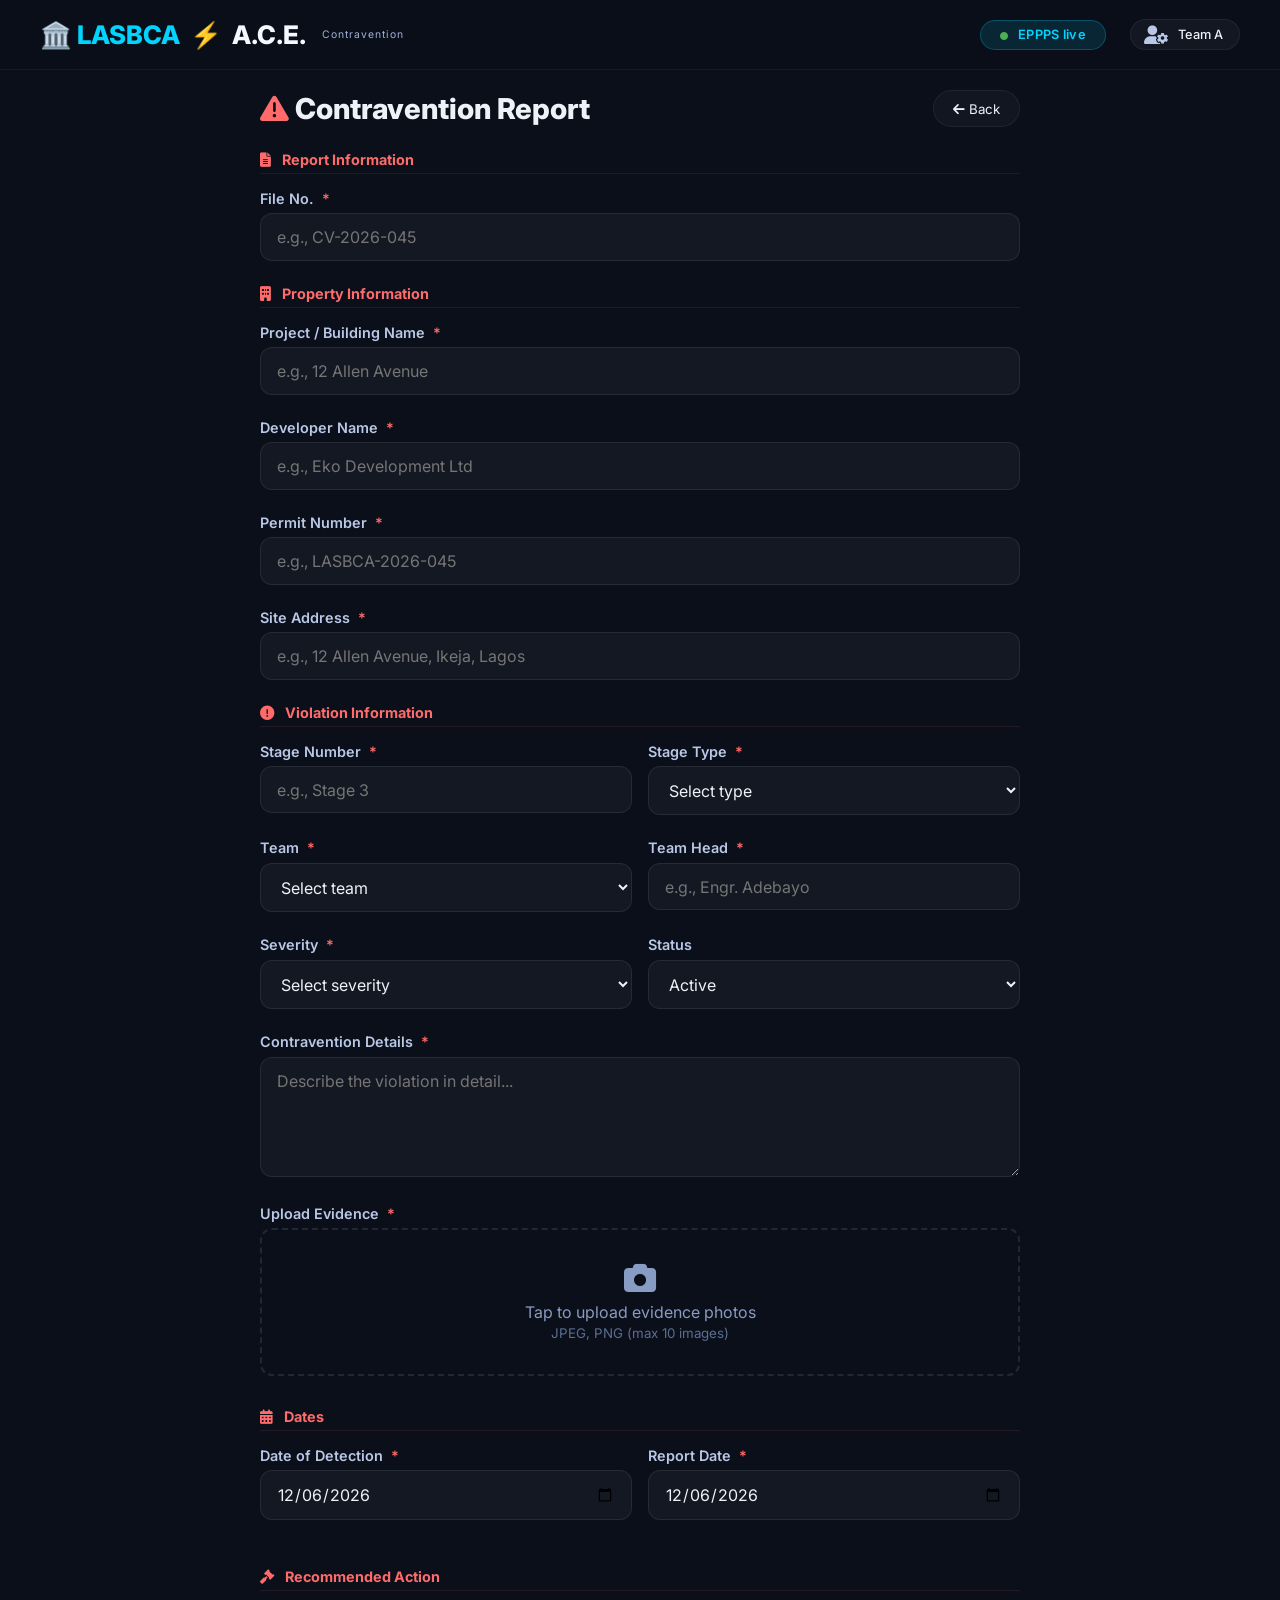
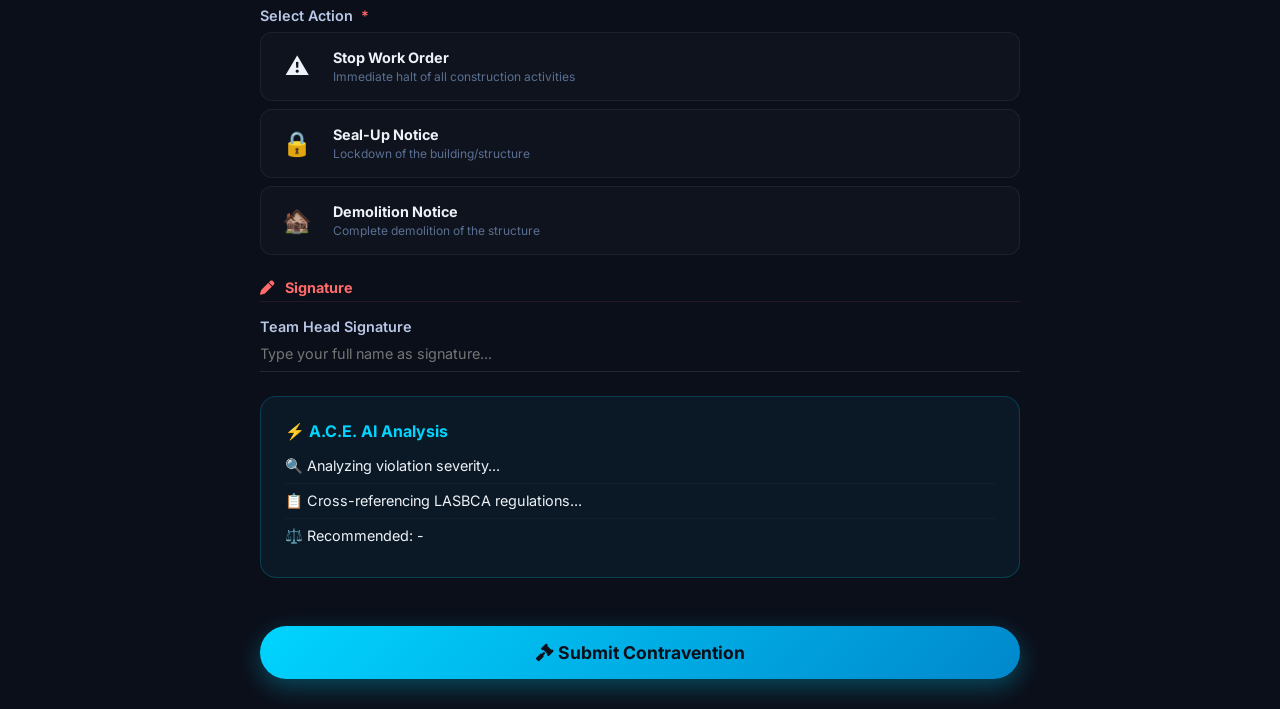
==== commit 4d5eac6b: "Enhance contravention form with additional fields Added new fields for team head signature, detectio" ====
--- a/pages/contravention.html
+++ b/pages/contravention.html
@@ -119,12 +119,32 @@
             border-radius: 8px;
             border: 1px solid rgba(255, 255, 255, 0.1);
         }
+        .signature-line {
+            border-bottom: 1px solid rgba(255, 255, 255, 0.1);
+            padding-bottom: 0.3rem;
+            margin-top: 0.3rem;
+            min-height: 30px;
+        }
+        .signature-line input {
+            background: transparent;
+            border: none;
+            width: 100%;
+            color: #eef2f8;
+            font-family: 'Inter', sans-serif;
+            font-size: 0.9rem;
+            padding: 0.2rem 0;
+        }
+        .signature-line input:focus {
+            outline: none;
+            border-bottom: 1px solid #00d4ff;
+        }
     </style>
 </head>
 <body>
     <!-- Top Navigation -->
     <div class="top-bar" style="position:fixed;top:0;left:0;right:0;z-index:50;">
-        <div class="logo">
+        <div class="logo" style="display:flex; align-items:center; gap:10px;">
+            <span class="lasbca-badge">🏛️ LASBCA</span>
             <span style="font-size:1.6rem;">⚡</span>
             A.C.E.
             <small>Contravention</small>
@@ -148,6 +168,14 @@
         </div>
 
         <form id="contraventionForm">
+            <!-- Report Information -->
+            <div class="form-section-title"><i class="fas fa-file-alt"></i> Report Information</div>
+            
+            <div class="form-group">
+                <label>File No. <span class="required">*</span></label>
+                <input type="text" id="contraFileNo" placeholder="e.g., CV-2026-045" required />
+            </div>
+
             <!-- Property Information -->
             <div class="form-section-title"><i class="fas fa-building"></i> Property Information</div>
             
@@ -177,21 +205,30 @@
             <div class="form-row">
                 <div class="form-group">
                     <label>Stage Number <span class="required">*</span></label>
-                    <input type="text" id="contraStageNumber" placeholder="e.g., Stage 3 or 3rd Floor" required />
+                    <input type="text" id="contraStageNumber" placeholder="e.g., Stage 3" required />
                 </div>
                 <div class="form-group">
                     <label>Stage Type <span class="required">*</span></label>
                     <select id="contraStageType" required>
                         <option value="">Select type</option>
-                        <option>Ground Floor</option>
-                        <option>1st Floor</option>
-                        <option>2nd Floor</option>
-                        <option>3rd Floor</option>
-                        <option>4th Floor</option>
-                        <option>5th Floor</option>
-                        <option>Roof</option>
                         <option>Foundation</option>
+                        <option>Ground Floor Columns</option>
+                        <option>Ground Floor Slab</option>
+                        <option>1st Floor Columns</option>
+                        <option>1st Floor Slab</option>
+                        <option>2nd Floor Columns</option>
+                        <option>2nd Floor Slab</option>
+                        <option>3rd Floor Columns</option>
+                        <option>3rd Floor Slab</option>
+                        <option>4th Floor Columns</option>
+                        <option>4th Floor Slab</option>
+                        <option>5th Floor Columns</option>
+                        <option>5th Floor Slab</option>
+                        <option>Roof Columns</option>
+                        <option>Roof Slab</option>
                         <option>Structural Frame</option>
+                        <option>Block Work / Masonry</option>
+                        <option>Plumbing / Electrical Roughing</option>
                         <option>Finishing</option>
                         <option>Other</option>
                     </select>
@@ -210,6 +247,13 @@
                     </select>
                 </div>
                 <div class="form-group">
+                    <label>Team Head <span class="required">*</span></label>
+                    <input type="text" id="contraTeamHead" placeholder="e.g., Engr. Adebayo" required />
+                </div>
+            </div>
+            
+            <div class="form-row">
+                <div class="form-group">
                     <label>Severity <span class="required">*</span></label>
                     <select id="contraSeverity" required onchange="updateSeverity()">
                         <option value="">Select severity</option>
@@ -219,6 +263,14 @@
                         <option value="low">Low</option>
                     </select>
                 </div>
+                <div class="form-group">
+                    <label>Status</label>
+                    <select id="contraStatus">
+                        <option value="active">Active</option>
+                        <option value="resolved">Resolved</option>
+                        <option value="pending">Pending</option>
+                    </select>
+                </div>
             </div>
             
             <div class="form-group">
@@ -235,6 +287,20 @@
                     <input type="file" id="contraPhotoInput" multiple accept="image/*" style="display:none;" onchange="handleContraPhotos(event)" />
                 </div>
                 <div class="photo-preview" id="contraPhotoPreview"></div>
+            </div>
+
+            <!-- Dates -->
+            <div class="form-section-title"><i class="fas fa-calendar-alt"></i> Dates</div>
+            
+            <div class="form-row">
+                <div class="form-group">
+                    <label>Date of Detection <span class="required">*</span></label>
+                    <input type="date" id="contraDetectionDate" required />
+                </div>
+                <div class="form-group">
+                    <label>Report Date <span class="required">*</span></label>
+                    <input type="date" id="contraReportDate" required />
+                </div>
             </div>
 
             <!-- Recommended Action -->
@@ -267,6 +333,16 @@
                 </div>
             </div>
 
+            <!-- Signature -->
+            <div class="form-section-title"><i class="fas fa-pen"></i> Signature</div>
+            
+            <div class="form-group">
+                <label>Team Head Signature</label>
+                <div class="signature-line">
+                    <input type="text" id="contraSignature" placeholder="Type your full name as signature..." />
+                </div>
+            </div>
+
             <!-- AI Analysis -->
             <div class="ai-response" style="margin-top:1.5rem;">
                 <h4>⚡ A.C.E. AI Analysis</h4>
@@ -282,11 +358,13 @@
                     <span id="noticeDate" style="font-size:0.8rem;color:#5a6f92;"></span>
                 </div>
                 <div class="body" id="noticeBody">
+                    <p><strong>File No:</strong> <span id="noticeFileNo">-</span></p>
                     <p><strong>To:</strong> <span id="noticeTo">-</span></p>
                     <p><strong>Permit No:</strong> <span id="noticePermit">-</span></p>
                     <p><strong>Subject:</strong> <span id="noticeSubject">-</span></p>
                     <p style="margin-top:0.8rem;" id="noticeDetails">-</p>
                     <p style="margin-top:0.8rem;" id="noticeAction">-</p>
+                    <p style="margin-top:0.8rem;"><strong>Team Head:</strong> <span id="noticeTeamHead">-</span></p>
                 </div>
                 <div class="footer">
                     <p>LASBCA · Oba Akinjobi Way, Ikeja · <span id="noticeFooterDate"></span></p>
@@ -310,7 +388,13 @@
         let contraPhotos = [];
         let selectedAction = null;
 
-        // Handle photos
+        // Set default dates
+        document.addEventListener('DOMContentLoaded', function() {
+            const today = new Date().toISOString().split('T')[0];
+            document.getElementById('contraDetectionDate').value = today;
+            document.getElementById('contraReportDate').value = today;
+        });
+
         function handleContraPhotos(event) {
             const files = event.target.files;
             for (let file of files) {
@@ -342,7 +426,6 @@
             renderContraPhotos();
         }
 
-        // Select action
         function selectAction(el) {
             document.querySelectorAll('.action-card').forEach(c => c.classList.remove('selected'));
             el.classList.add('selected');
@@ -350,7 +433,6 @@
             updateNotice();
         }
 
-        // Update severity
         function updateSeverity() {
             const severity = document.getElementById('contraSeverity').value;
             const el = document.getElementById('contraSeverity');
@@ -362,7 +444,6 @@
             updateAI();
         }
 
-        // Update AI recommendations
         function updateAI() {
             const details = document.getElementById('contraDetails').value;
             const severity = document.getElementById('contraSeverity').value;
@@ -398,14 +479,15 @@
             updateNotice();
         }
 
-        // Update notice preview
         function updateNotice() {
+            const fileNo = document.getElementById('contraFileNo').value || '[File No]';
             const project = document.getElementById('contraProject').value || '[Project Name]';
             const developer = document.getElementById('contraDeveloper').value || '[Developer]';
             const permit = document.getElementById('contraPermit').value || '[Permit #]';
             const address = document.getElementById('contraAddress').value || '[Address]';
             const stageNum = document.getElementById('contraStageNumber').value || '[Stage]';
             const stageType = document.getElementById('contraStageType').value || '[Stage Type]';
+            const teamHead = document.getElementById('contraTeamHead').value || '[Team Head]';
             const details = document.getElementById('contraDetails').value || '[Details pending]';
             const severity = document.getElementById('contraSeverity').value || 'Unassigned';
             const now = new Date();
@@ -421,11 +503,13 @@
 
             document.getElementById('noticeTitle').textContent = actionData.title;
             document.getElementById('noticeDate').textContent = dateStr;
+            document.getElementById('noticeFileNo').textContent = fileNo;
             document.getElementById('noticeTo').textContent = `${developer} (${project})`;
             document.getElementById('noticePermit').textContent = permit;
             document.getElementById('noticeSubject').textContent = `${actionData.subject} - ${stageNum} (${stageType})`;
             document.getElementById('noticeDetails').textContent = `Violation: ${details}`;
             document.getElementById('noticeAction').textContent = `Action Required: ${actionData.action}`;
+            document.getElementById('noticeTeamHead').textContent = teamHead;
             document.getElementById('noticeFooterDate').textContent = dateStr;
 
             document.getElementById('noticePreview').style.display = 'block';
@@ -435,7 +519,7 @@
         document.getElementById('contraventionForm').addEventListener('submit', function(e) {
             e.preventDefault();
 
-            const required = ['contraProject', 'contraDeveloper', 'contraPermit', 'contraAddress', 'contraStageNumber', 'contraStageType', 'contraTeam', 'contraSeverity', 'contraDetails'];
+            const required = ['contraFileNo', 'contraProject', 'contraDeveloper', 'contraPermit', 'contraAddress', 'contraStageNumber', 'contraStageType', 'contraTeam', 'contraTeamHead', 'contraSeverity', 'contraDetails', 'contraDetectionDate', 'contraReportDate'];
             let valid = true;
             required.forEach(id => {
                 const el = document.getElementById(id);
@@ -463,17 +547,22 @@
             }
 
             const data = {
-                id: 'CV-' + Date.now().toString().slice(-6),
+                id: document.getElementById('contraFileNo').value || 'CV-' + Date.now().toString().slice(-6),
+                fileNo: document.getElementById('contraFileNo').value,
                 project: document.getElementById('contraProject').value,
                 developer: document.getElementById('contraDeveloper').value,
                 permit: document.getElementById('contraPermit').value,
                 address: document.getElementById('contraAddress').value,
                 stage: document.getElementById('contraStageNumber').value + ' (' + document.getElementById('contraStageType').value + ')',
                 team: document.getElementById('contraTeam').value,
+                teamHead: document.getElementById('contraTeamHead').value,
                 severity: document.getElementById('contraSeverity').value,
-                date: new Date().toLocaleDateString(),
+                status: document.getElementById('contraStatus').value,
+                detectionDate: document.getElementById('contraDetectionDate').value,
+                reportDate: document.getElementById('contraReportDate').value,
                 details: document.getElementById('contraDetails').value,
                 action: document.querySelector('.action-card.selected .info h4')?.textContent || 'Notice',
+                signature: document.getElementById('contraSignature').value || 'Signed',
                 photos: contraPhotos.length
             };
 
@@ -496,7 +585,6 @@
             });
         });
 
-        // Auto-update AI on input
         document.getElementById('contraDetails').addEventListener('input', updateAI);
         document.getElementById('contraProject').addEventListener('input', updateNotice);
         document.getElementById('contraDeveloper').addEventListener('input', updateNotice);
@@ -505,8 +593,9 @@
         document.getElementById('contraStageNumber').addEventListener('input', updateNotice);
         document.getElementById('contraStageType').addEventListener('change', updateNotice);
         document.getElementById('contraTeam').addEventListener('change', updateNotice);
-
-        // Toast function
+        document.getElementById('contraTeamHead').addEventListener('input', updateNotice);
+        document.getElementById('contraFileNo').addEventListener('input', updateNotice);
+
         function showToast(message) {
             const toast = document.getElementById('toast');
             toast.textContent = message;
@@ -520,4 +609,4 @@
         window.showToast = showToast;
     </script>
 </body>
-                        </html>
+</html>
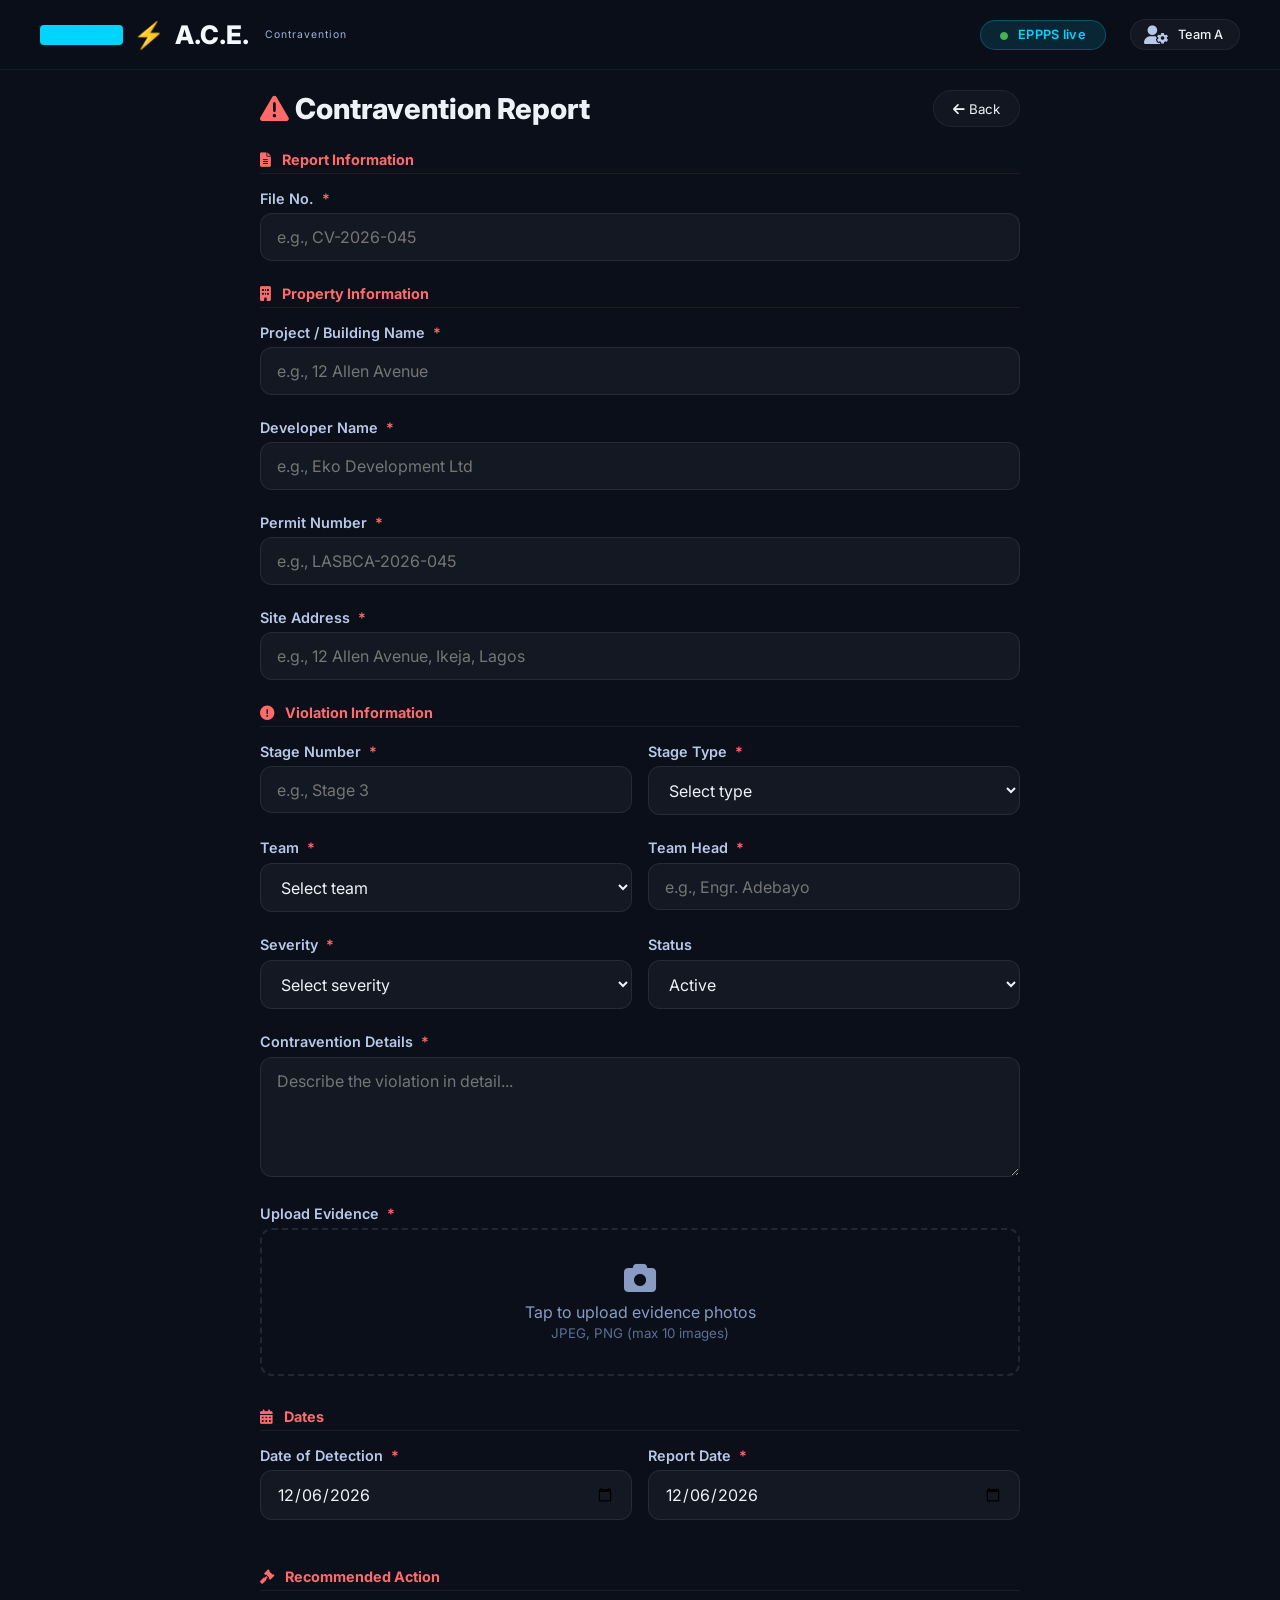
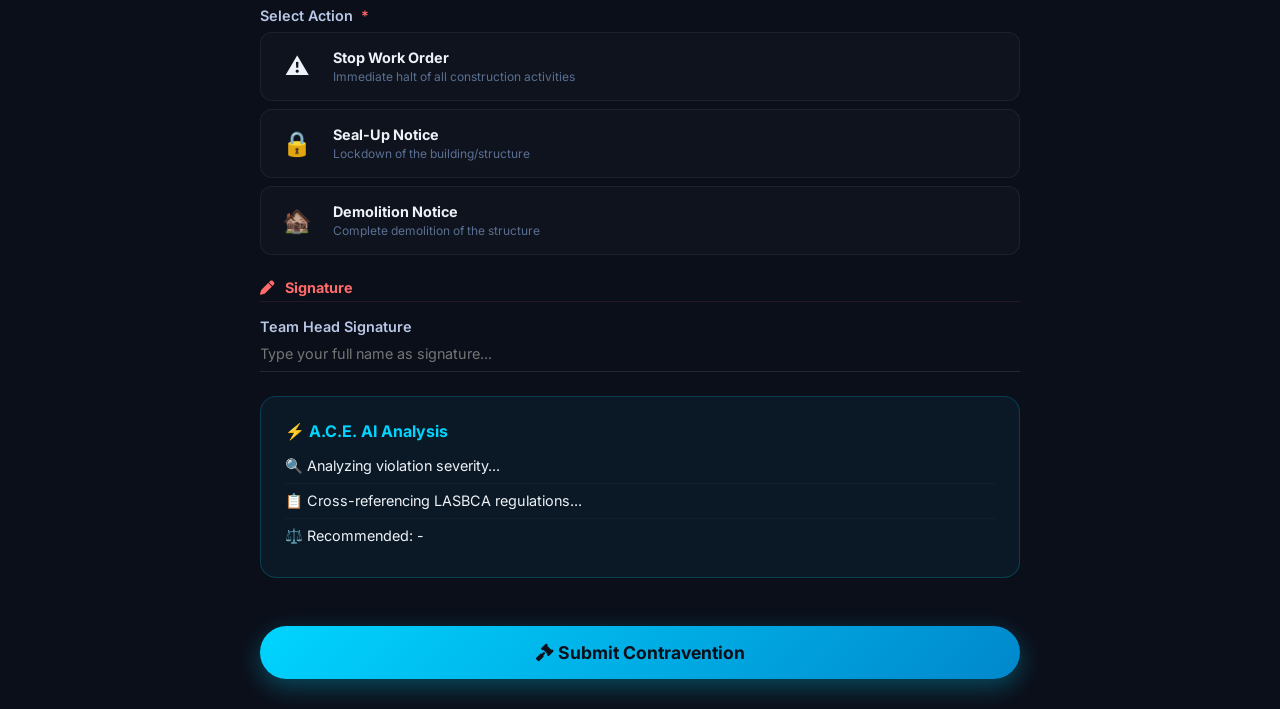
==== commit bc074397: "Add styling for LASBCA badge and update HTML" ====
--- a/pages/contravention.html
+++ b/pages/contravention.html
@@ -138,13 +138,24 @@
             outline: none;
             border-bottom: 1px solid #00d4ff;
         }
+        .lasbca-badge {
+            background: #00d4ff;
+            color: #0b0f1a;
+            padding: 3px 14px;
+            border-radius: 4px;
+            font-weight: 800;
+            font-size: 0.7rem;
+            letter-spacing: 1.5px;
+            display: inline-block;
+            text-transform: uppercase;
+        }
     </style>
 </head>
 <body>
     <!-- Top Navigation -->
     <div class="top-bar" style="position:fixed;top:0;left:0;right:0;z-index:50;">
         <div class="logo" style="display:flex; align-items:center; gap:10px;">
-            <span class="lasbca-badge">🏛️ LASBCA</span>
+            <span class="lasbca-badge">LASBCA</span>
             <span style="font-size:1.6rem;">⚡</span>
             A.C.E.
             <small>Contravention</small>
@@ -381,14 +392,12 @@
     <!-- Toast -->
     <div id="toast" class="toast"></div>
 
-    <!-- ===== PDF GENERATOR ===== -->
     <script src="../pdf-generator.js"></script>
 
     <script>
         let contraPhotos = [];
         let selectedAction = null;
 
-        // Set default dates
         document.addEventListener('DOMContentLoaded', function() {
             const today = new Date().toISOString().split('T')[0];
             document.getElementById('contraDetectionDate').value = today;
@@ -515,7 +524,6 @@
             document.getElementById('noticePreview').style.display = 'block';
         }
 
-        // ===== SUBMIT HANDLER WITH PDF =====
         document.getElementById('contraventionForm').addEventListener('submit', function(e) {
             e.preventDefault();
 
@@ -609,4 +617,4 @@
         window.showToast = showToast;
     </script>
 </body>
-</html>
+    </html>
